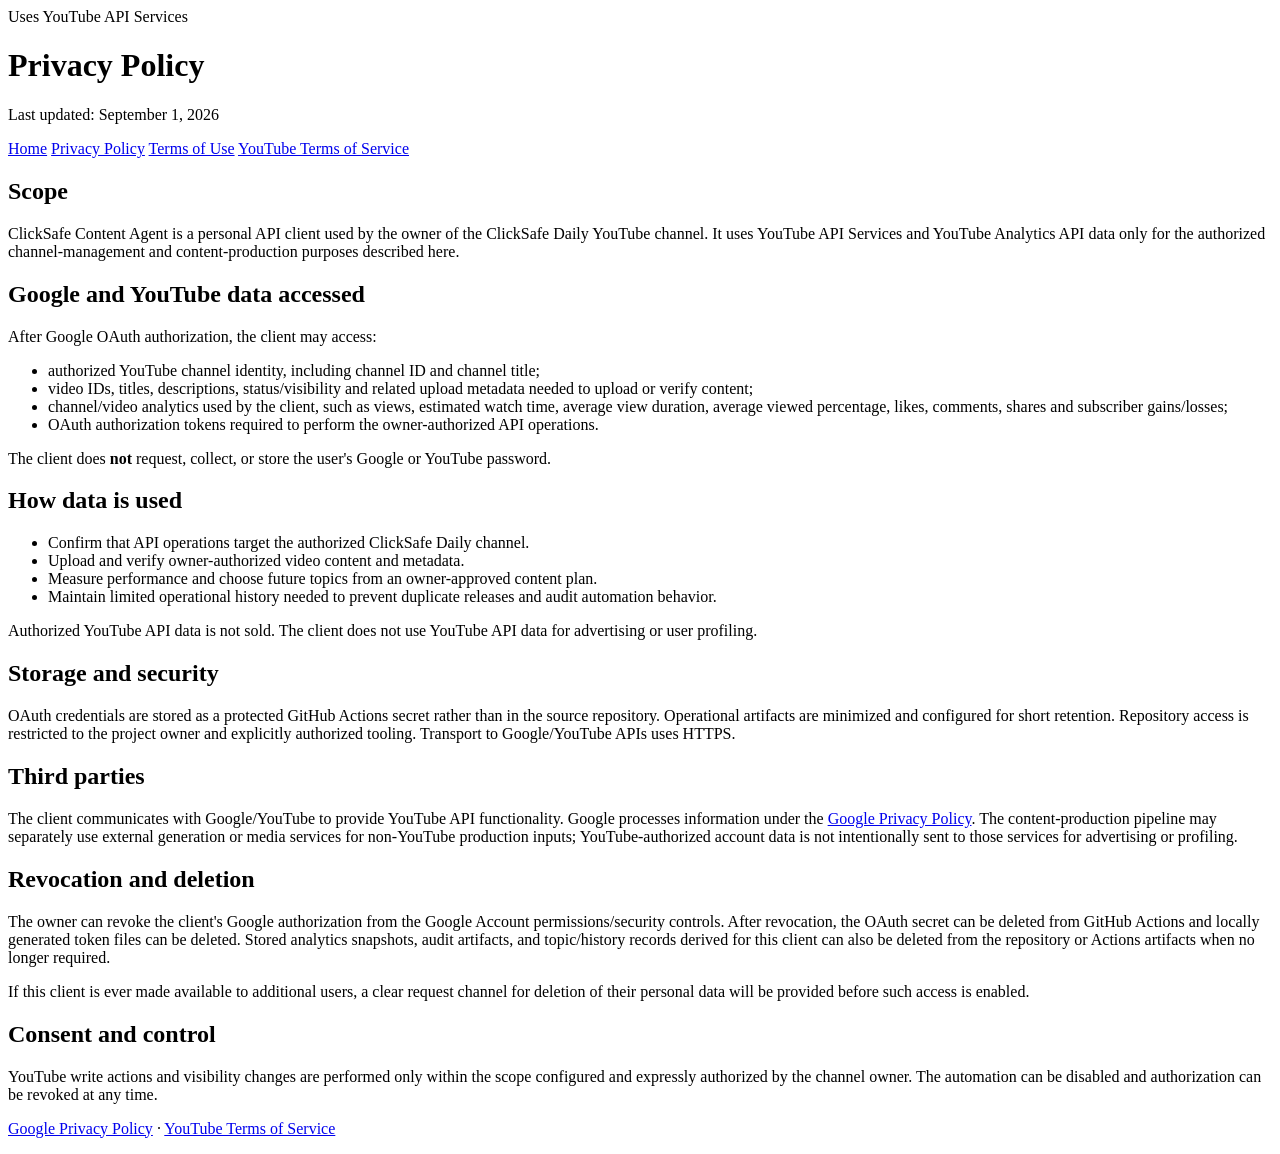
==== privacy.html @ b4f3de36 "Publish ClickSafe privacy policy" ====
<!doctype html>
<html lang="en">
<head>
  <meta charset="utf-8">
  <meta name="viewport" content="width=device-width,initial-scale=1">
  <title>Privacy Policy — ClickSafe Content Agent</title>
  <link rel="stylesheet" href="style.css">
</head>
<body>
<header>
  <div class="badge"><span class="yt-dot" aria-hidden="true"></span> Uses YouTube API Services</div>
  <h1>Privacy Policy</h1>
  <p class="small">Last updated: September 1, 2026</p>
  <nav aria-label="Primary">
    <a href="index.html">Home</a>
    <a href="privacy.html">Privacy Policy</a>
    <a href="terms.html">Terms of Use</a>
    <a href="https://www.youtube.com/t/terms">YouTube Terms of Service</a>
  </nav>
</header>
<main>
  <section class="panel">
    <h2>Scope</h2>
    <p>ClickSafe Content Agent is a personal API client used by the owner of the ClickSafe Daily YouTube channel. It uses YouTube API Services and YouTube Analytics API data only for the authorized channel-management and content-production purposes described here.</p>
  </section>

  <section class="panel">
    <h2>Google and YouTube data accessed</h2>
    <p>After Google OAuth authorization, the client may access:</p>
    <ul>
      <li>authorized YouTube channel identity, including channel ID and channel title;</li>
      <li>video IDs, titles, descriptions, status/visibility and related upload metadata needed to upload or verify content;</li>
      <li>channel/video analytics used by the client, such as views, estimated watch time, average view duration, average viewed percentage, likes, comments, shares and subscriber gains/losses;</li>
      <li>OAuth authorization tokens required to perform the owner-authorized API operations.</li>
    </ul>
    <p>The client does <strong>not</strong> request, collect, or store the user's Google or YouTube password.</p>
  </section>

  <section class="panel">
    <h2>How data is used</h2>
    <ul>
      <li>Confirm that API operations target the authorized ClickSafe Daily channel.</li>
      <li>Upload and verify owner-authorized video content and metadata.</li>
      <li>Measure performance and choose future topics from an owner-approved content plan.</li>
      <li>Maintain limited operational history needed to prevent duplicate releases and audit automation behavior.</li>
    </ul>
    <p>Authorized YouTube API data is not sold. The client does not use YouTube API data for advertising or user profiling.</p>
  </section>

  <section class="panel">
    <h2>Storage and security</h2>
    <p>OAuth credentials are stored as a protected GitHub Actions secret rather than in the source repository. Operational artifacts are minimized and configured for short retention. Repository access is restricted to the project owner and explicitly authorized tooling. Transport to Google/YouTube APIs uses HTTPS.</p>
  </section>

  <section class="panel">
    <h2>Third parties</h2>
    <p>The client communicates with Google/YouTube to provide YouTube API functionality. Google processes information under the <a href="https://policies.google.com/privacy">Google Privacy Policy</a>. The content-production pipeline may separately use external generation or media services for non-YouTube production inputs; YouTube-authorized account data is not intentionally sent to those services for advertising or profiling.</p>
  </section>

  <section class="panel">
    <h2>Revocation and deletion</h2>
    <p>The owner can revoke the client's Google authorization from the Google Account permissions/security controls. After revocation, the OAuth secret can be deleted from GitHub Actions and locally generated token files can be deleted. Stored analytics snapshots, audit artifacts, and topic/history records derived for this client can also be deleted from the repository or Actions artifacts when no longer required.</p>
    <p>If this client is ever made available to additional users, a clear request channel for deletion of their personal data will be provided before such access is enabled.</p>
  </section>

  <section class="panel">
    <h2>Consent and control</h2>
    <p>YouTube write actions and visibility changes are performed only within the scope configured and expressly authorized by the channel owner. The automation can be disabled and authorization can be revoked at any time.</p>
  </section>
</main>
<footer>
  <p><a href="https://policies.google.com/privacy">Google Privacy Policy</a> · <a href="https://www.youtube.com/t/terms">YouTube Terms of Service</a></p>
</footer>
</body>
</html>
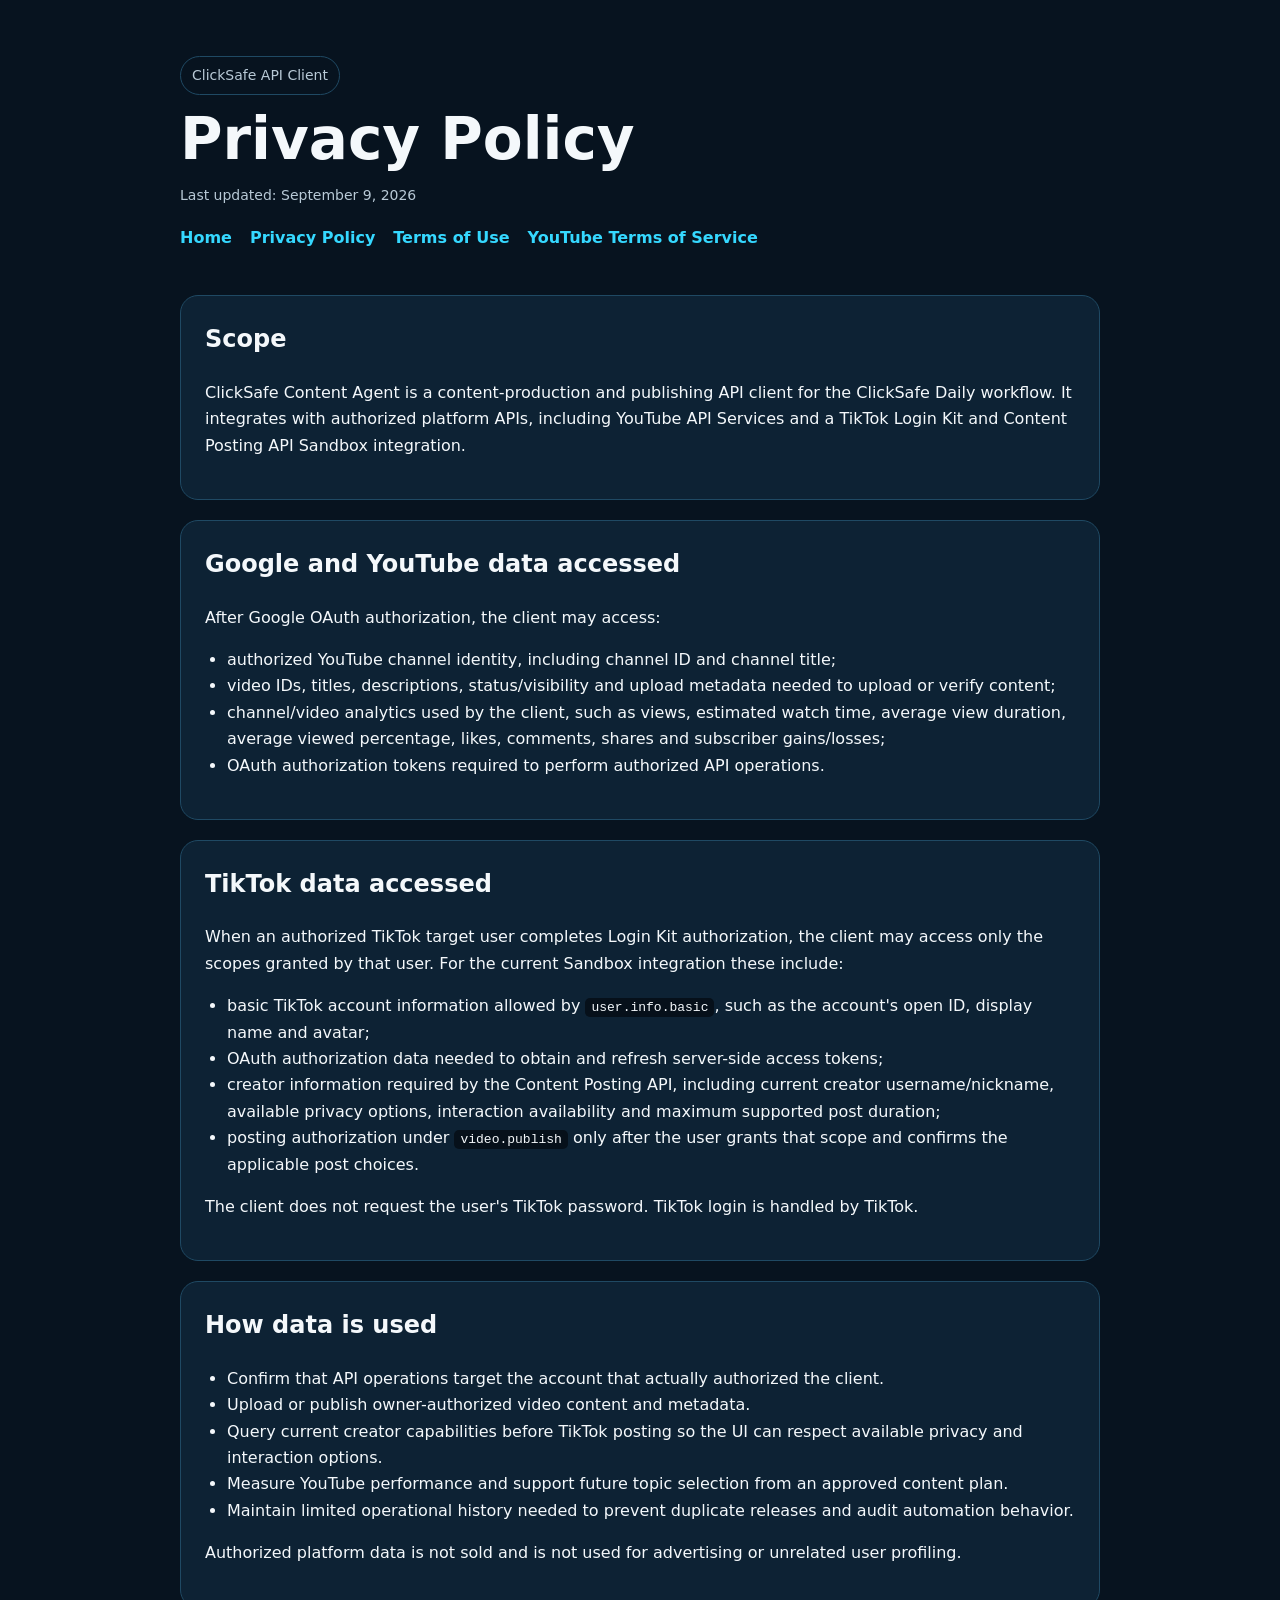
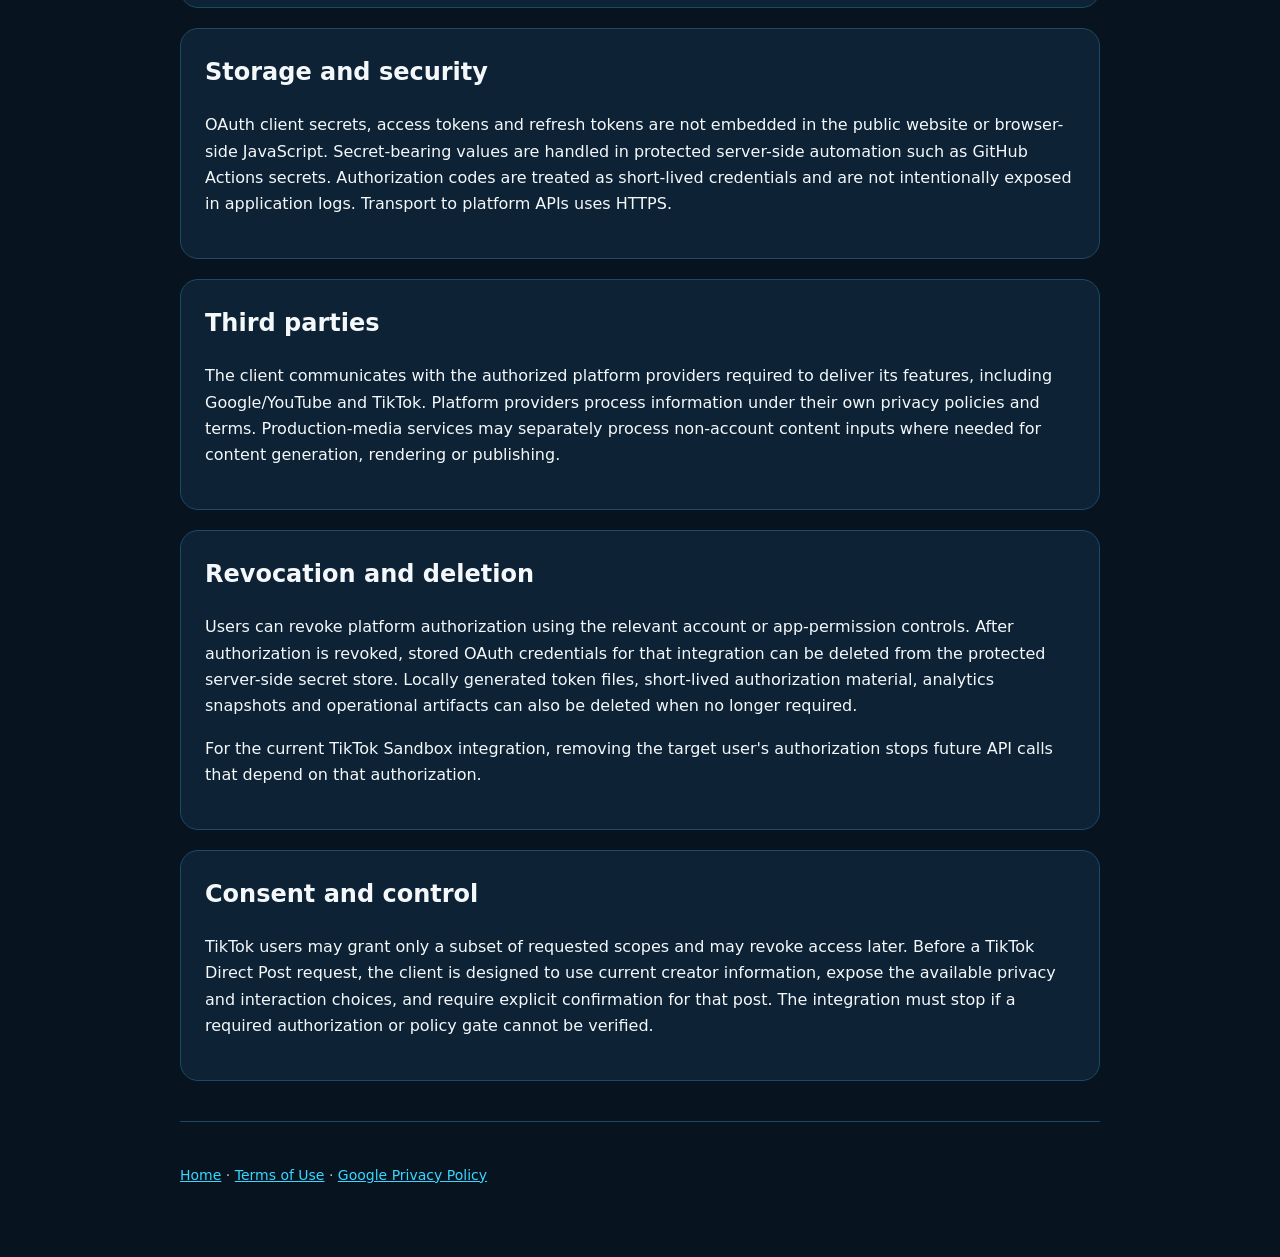
==== commit d54414b2: "Expand privacy policy for TikTok sandbox OAuth and posting" ====
--- a/privacy.html
+++ b/privacy.html
@@ -8,9 +8,9 @@
 </head>
 <body>
 <header>
-  <div class="badge"><span class="yt-dot" aria-hidden="true"></span> Uses YouTube API Services</div>
+  <div class="badge">ClickSafe API Client</div>
   <h1>Privacy Policy</h1>
-  <p class="small">Last updated: September 1, 2026</p>
+  <p class="small">Last updated: September 9, 2026</p>
   <nav aria-label="Primary">
     <a href="index.html">Home</a>
     <a href="privacy.html">Privacy Policy</a>
@@ -21,7 +21,7 @@
 <main>
   <section class="panel">
     <h2>Scope</h2>
-    <p>ClickSafe Content Agent is a personal API client used by the owner of the ClickSafe Daily YouTube channel. It uses YouTube API Services and YouTube Analytics API data only for the authorized channel-management and content-production purposes described here.</p>
+    <p>ClickSafe Content Agent is a content-production and publishing API client for the ClickSafe Daily workflow. It integrates with authorized platform APIs, including YouTube API Services and a TikTok Login Kit and Content Posting API Sandbox integration.</p>
   </section>
 
   <section class="panel">
@@ -29,47 +29,59 @@
     <p>After Google OAuth authorization, the client may access:</p>
     <ul>
       <li>authorized YouTube channel identity, including channel ID and channel title;</li>
-      <li>video IDs, titles, descriptions, status/visibility and related upload metadata needed to upload or verify content;</li>
+      <li>video IDs, titles, descriptions, status/visibility and upload metadata needed to upload or verify content;</li>
       <li>channel/video analytics used by the client, such as views, estimated watch time, average view duration, average viewed percentage, likes, comments, shares and subscriber gains/losses;</li>
-      <li>OAuth authorization tokens required to perform the owner-authorized API operations.</li>
+      <li>OAuth authorization tokens required to perform authorized API operations.</li>
     </ul>
-    <p>The client does <strong>not</strong> request, collect, or store the user's Google or YouTube password.</p>
+  </section>
+
+  <section class="panel">
+    <h2>TikTok data accessed</h2>
+    <p>When an authorized TikTok target user completes Login Kit authorization, the client may access only the scopes granted by that user. For the current Sandbox integration these include:</p>
+    <ul>
+      <li>basic TikTok account information allowed by <code>user.info.basic</code>, such as the account's open ID, display name and avatar;</li>
+      <li>OAuth authorization data needed to obtain and refresh server-side access tokens;</li>
+      <li>creator information required by the Content Posting API, including current creator username/nickname, available privacy options, interaction availability and maximum supported post duration;</li>
+      <li>posting authorization under <code>video.publish</code> only after the user grants that scope and confirms the applicable post choices.</li>
+    </ul>
+    <p>The client does not request the user's TikTok password. TikTok login is handled by TikTok.</p>
   </section>
 
   <section class="panel">
     <h2>How data is used</h2>
     <ul>
-      <li>Confirm that API operations target the authorized ClickSafe Daily channel.</li>
-      <li>Upload and verify owner-authorized video content and metadata.</li>
-      <li>Measure performance and choose future topics from an owner-approved content plan.</li>
+      <li>Confirm that API operations target the account that actually authorized the client.</li>
+      <li>Upload or publish owner-authorized video content and metadata.</li>
+      <li>Query current creator capabilities before TikTok posting so the UI can respect available privacy and interaction options.</li>
+      <li>Measure YouTube performance and support future topic selection from an approved content plan.</li>
       <li>Maintain limited operational history needed to prevent duplicate releases and audit automation behavior.</li>
     </ul>
-    <p>Authorized YouTube API data is not sold. The client does not use YouTube API data for advertising or user profiling.</p>
+    <p>Authorized platform data is not sold and is not used for advertising or unrelated user profiling.</p>
   </section>
 
   <section class="panel">
     <h2>Storage and security</h2>
-    <p>OAuth credentials are stored as a protected GitHub Actions secret rather than in the source repository. Operational artifacts are minimized and configured for short retention. Repository access is restricted to the project owner and explicitly authorized tooling. Transport to Google/YouTube APIs uses HTTPS.</p>
+    <p>OAuth client secrets, access tokens and refresh tokens are not embedded in the public website or browser-side JavaScript. Secret-bearing values are handled in protected server-side automation such as GitHub Actions secrets. Authorization codes are treated as short-lived credentials and are not intentionally exposed in application logs. Transport to platform APIs uses HTTPS.</p>
   </section>
 
   <section class="panel">
     <h2>Third parties</h2>
-    <p>The client communicates with Google/YouTube to provide YouTube API functionality. Google processes information under the <a href="https://policies.google.com/privacy">Google Privacy Policy</a>. The content-production pipeline may separately use external generation or media services for non-YouTube production inputs; YouTube-authorized account data is not intentionally sent to those services for advertising or profiling.</p>
+    <p>The client communicates with the authorized platform providers required to deliver its features, including Google/YouTube and TikTok. Platform providers process information under their own privacy policies and terms. Production-media services may separately process non-account content inputs where needed for content generation, rendering or publishing.</p>
   </section>
 
   <section class="panel">
     <h2>Revocation and deletion</h2>
-    <p>The owner can revoke the client's Google authorization from the Google Account permissions/security controls. After revocation, the OAuth secret can be deleted from GitHub Actions and locally generated token files can be deleted. Stored analytics snapshots, audit artifacts, and topic/history records derived for this client can also be deleted from the repository or Actions artifacts when no longer required.</p>
-    <p>If this client is ever made available to additional users, a clear request channel for deletion of their personal data will be provided before such access is enabled.</p>
+    <p>Users can revoke platform authorization using the relevant account or app-permission controls. After authorization is revoked, stored OAuth credentials for that integration can be deleted from the protected server-side secret store. Locally generated token files, short-lived authorization material, analytics snapshots and operational artifacts can also be deleted when no longer required.</p>
+    <p>For the current TikTok Sandbox integration, removing the target user's authorization stops future API calls that depend on that authorization.</p>
   </section>
 
   <section class="panel">
     <h2>Consent and control</h2>
-    <p>YouTube write actions and visibility changes are performed only within the scope configured and expressly authorized by the channel owner. The automation can be disabled and authorization can be revoked at any time.</p>
+    <p>TikTok users may grant only a subset of requested scopes and may revoke access later. Before a TikTok Direct Post request, the client is designed to use current creator information, expose the available privacy and interaction choices, and require explicit confirmation for that post. The integration must stop if a required authorization or policy gate cannot be verified.</p>
   </section>
 </main>
 <footer>
-  <p><a href="https://policies.google.com/privacy">Google Privacy Policy</a> · <a href="https://www.youtube.com/t/terms">YouTube Terms of Service</a></p>
+  <p><a href="index.html">Home</a> · <a href="terms.html">Terms of Use</a> · <a href="https://policies.google.com/privacy">Google Privacy Policy</a></p>
 </footer>
 </body>
 </html>
--- a/style.css
+++ b/style.css
@@ -0,0 +1,28 @@
+:root {
+  color-scheme: dark;
+  --bg: #07131f;
+  --panel: #0d2234;
+  --text: #f4f8fb;
+  --muted: #b8c9d6;
+  --cyan: #35d8ff;
+  --lime: #b7f34a;
+  --line: #1f4963;
+  --yt: #ff0033;
+}
+* { box-sizing: border-box; }
+body { margin: 0; font-family: Inter, ui-sans-serif, system-ui, -apple-system, Segoe UI, sans-serif; background: var(--bg); color: var(--text); line-height: 1.65; }
+main, header, footer { width: min(920px, calc(100% - 36px)); margin: 0 auto; }
+header { padding: 56px 0 24px; }
+nav { display: flex; gap: 18px; flex-wrap: wrap; margin-top: 18px; }
+a { color: var(--cyan); }
+nav a { text-decoration: none; font-weight: 700; }
+.panel { background: var(--panel); border: 1px solid var(--line); border-radius: 18px; padding: 24px; margin: 20px 0; }
+.badge { display: inline-flex; align-items: center; gap: 8px; padding: 7px 11px; border-radius: 999px; border: 1px solid var(--line); color: var(--muted); font-size: 14px; }
+.yt-dot { width: 12px; height: 12px; border-radius: 3px; background: var(--yt); display: inline-block; }
+h1 { font-size: clamp(34px, 6vw, 58px); line-height: 1.05; margin: 14px 0; }
+h2 { margin-top: 0; }
+strong { color: var(--lime); }
+.small, footer { color: var(--muted); font-size: 14px; }
+ul { padding-left: 22px; }
+code { background: #06101a; padding: 2px 6px; border-radius: 5px; }
+footer { padding: 28px 0 56px; border-top: 1px solid var(--line); margin-top: 40px; }
